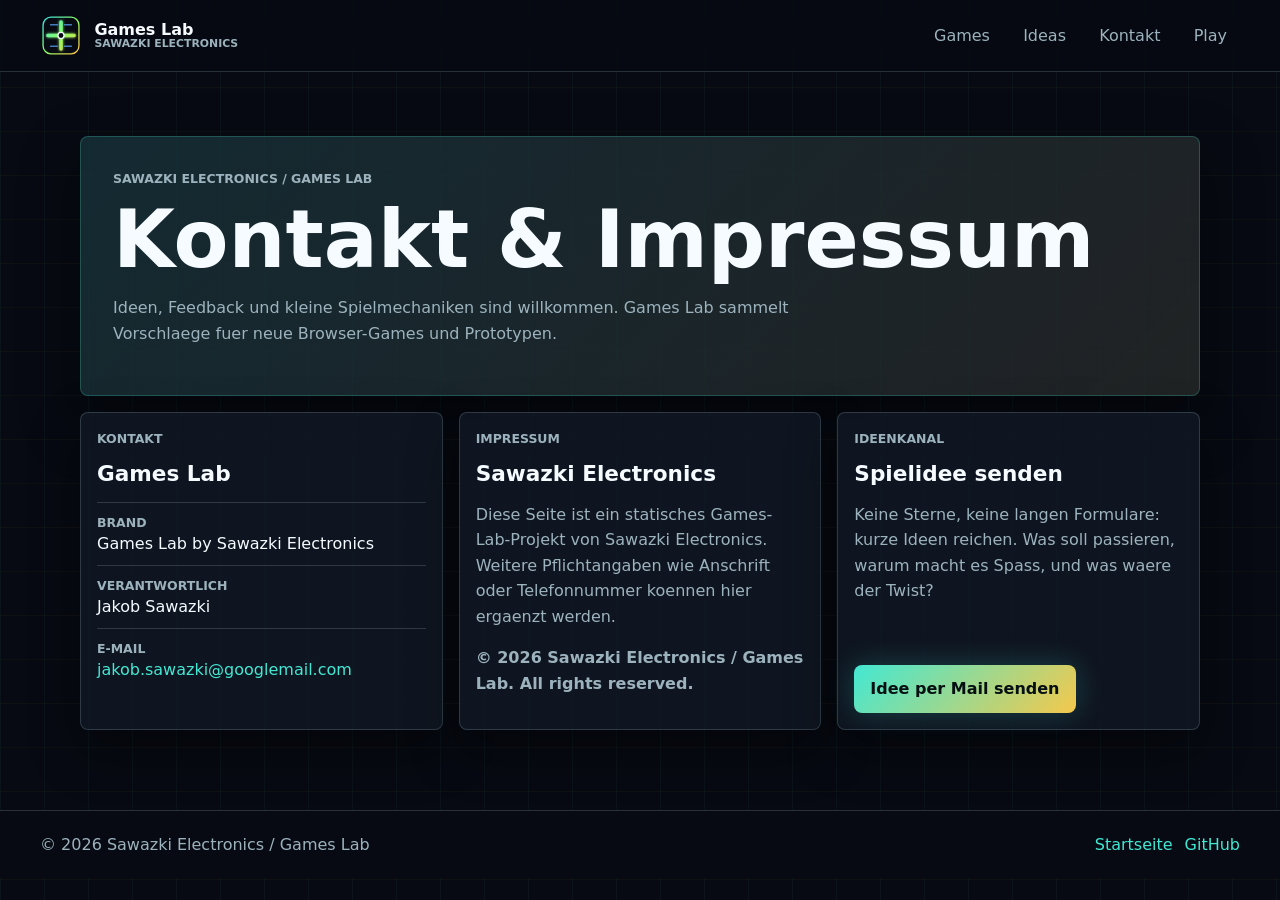
==== contact.html @ e7c5b51c "Brand Games Lab for Sawazki Electronics" ====
<!doctype html>
<html lang="de">
  <head>
    <meta charset="utf-8">
    <meta name="viewport" content="width=device-width, initial-scale=1">
    <meta name="theme-color" content="#070a12">
    <meta
      name="description"
      content="Kontakt, Impressum und Ideenkanal fuer Games Lab by Sawazki Electronics."
    >
    <title>Kontakt & Impressum | Games Lab</title>
    <link rel="icon" href="./assets/games-lab-mark.svg" type="image/svg+xml">
    <link rel="stylesheet" href="./styles.css">
  </head>
  <body>
    <div class="site-shell">
      <header class="site-header">
        <a class="brand" href="./index.html#top" aria-label="Games Lab home">
          <img src="./assets/games-lab-mark.svg" alt="" aria-hidden="true">
          <span>
            <strong>Games Lab</strong>
            <small>Sawazki Electronics</small>
          </span>
        </a>
        <nav class="site-nav" aria-label="Primary">
          <a href="./index.html#games">Games</a>
          <a href="./index.html#ideas">Ideas</a>
          <a href="./contact.html" aria-current="page">Kontakt</a>
          <a href="https://jakobsawazki.github.io/volt-runner/">Play</a>
        </nav>
      </header>

      <main class="contact-main">
        <section class="contact-hero" aria-labelledby="contactTitle">
          <p class="eyebrow">Sawazki Electronics / Games Lab</p>
          <h1 id="contactTitle">Kontakt & Impressum</h1>
          <p>
            Ideen, Feedback und kleine Spielmechaniken sind willkommen. Games Lab sammelt Vorschlaege fuer neue Browser-Games und Prototypen.
          </p>
        </section>

        <section class="contact-grid" aria-label="Kontakt und Impressum">
          <article>
            <p class="eyebrow">Kontakt</p>
            <h2>Games Lab</h2>
            <dl>
              <div>
                <dt>Brand</dt>
                <dd>Games Lab by Sawazki Electronics</dd>
              </div>
              <div>
                <dt>Verantwortlich</dt>
                <dd>Jakob Sawazki</dd>
              </div>
              <div>
                <dt>E-Mail</dt>
                <dd><a href="mailto:jakob.sawazki@googlemail.com">jakob.sawazki@googlemail.com</a></dd>
              </div>
            </dl>
          </article>

          <article>
            <p class="eyebrow">Impressum</p>
            <h2>Sawazki Electronics</h2>
            <p>
              Diese Seite ist ein statisches Games-Lab-Projekt von Sawazki Electronics. Weitere Pflichtangaben wie Anschrift oder Telefonnummer koennen hier ergaenzt werden.
            </p>
            <p class="copyright-line">&copy; 2026 Sawazki Electronics / Games Lab. All rights reserved.</p>
          </article>

          <article class="idea-card">
            <p class="eyebrow">Ideenkanal</p>
            <h2>Spielidee senden</h2>
            <p>
              Keine Sterne, keine langen Formulare: kurze Ideen reichen. Was soll passieren, warum macht es Spass, und was waere der Twist?
            </p>
            <a
              class="idea-link"
              href="mailto:jakob.sawazki@googlemail.com?subject=Games%20Lab%20Idea&body=Meine%20Idee%20fuer%20Games%20Lab%3A%0A%0ASpielidee%3A%0AMechanik%3A%0AWarum%20macht%20es%20Spass%3A"
            >
              Idee per Mail senden
            </a>
          </article>
        </section>
      </main>

      <footer class="site-footer">
        <span>&copy; 2026 Sawazki Electronics / Games Lab</span>
        <nav aria-label="Footer">
          <a href="./index.html#top">Startseite</a>
          <a href="https://github.com/JakobSawazki/mini-games">GitHub</a>
        </nav>
      </footer>
    </div>
  </body>
</html>
---- styles.css ----
:root {
  color-scheme: dark;
  --bg: #070a12;
  --panel: #111824;
  --panel-strong: #172232;
  --ink: #f5fbff;
  --muted: #9cb3bd;
  --line: rgba(195, 227, 234, 0.18);
  --cyan: #42e8d4;
  --lime: #8dff62;
  --sun: #f5c84b;
  --coral: #ff6d65;
  --violet: #9f8cff;
  --blue: #5da9ff;
  --shadow: rgba(0, 0, 0, 0.42);
}

* {
  box-sizing: border-box;
}

html {
  scroll-behavior: smooth;
}

body {
  min-height: 100%;
  margin: 0;
  font-family: "Segoe UI", system-ui, -apple-system, BlinkMacSystemFont, sans-serif;
  color: var(--ink);
  background:
    linear-gradient(90deg, rgba(66, 232, 212, 0.045) 1px, transparent 1px),
    linear-gradient(0deg, rgba(245, 200, 75, 0.035) 1px, transparent 1px),
    var(--bg);
  background-size: 44px 44px;
  letter-spacing: 0;
}

a {
  color: inherit;
  text-decoration: none;
}

button {
  font: inherit;
}

.site-shell {
  min-height: 100vh;
  overflow: hidden;
}

.site-header {
  position: fixed;
  z-index: 20;
  top: 0;
  left: 0;
  right: 0;
  min-height: 72px;
  display: flex;
  align-items: center;
  justify-content: space-between;
  gap: 1rem;
  padding: 0.9rem clamp(1rem, 4vw, 2.5rem);
  border-bottom: 1px solid var(--line);
  background: rgba(7, 10, 18, 0.82);
  backdrop-filter: blur(16px);
}

.brand {
  display: inline-flex;
  align-items: center;
  gap: 0.75rem;
  white-space: nowrap;
}

.brand img {
  width: 2.65rem;
  height: 2.65rem;
}

.brand span {
  display: grid;
  gap: 0.08rem;
}

.brand strong {
  font-size: 1rem;
  line-height: 1;
}

.brand small {
  color: var(--muted);
  font-size: 0.68rem;
  font-weight: 700;
  line-height: 1;
  text-transform: uppercase;
}

.site-nav {
  display: flex;
  align-items: center;
  justify-content: flex-end;
  gap: 0.45rem;
}

.site-nav a {
  min-height: 2.4rem;
  display: inline-flex;
  align-items: center;
  justify-content: center;
  padding: 0.45rem 0.75rem;
  border: 1px solid transparent;
  border-radius: 8px;
  color: var(--muted);
}

.site-nav a:hover {
  color: var(--ink);
  border-color: rgba(66, 232, 212, 0.28);
  background: rgba(17, 24, 36, 0.72);
}

.hero {
  min-height: 84svh;
  position: relative;
  display: grid;
  align-items: center;
  padding: 8rem clamp(1rem, 6vw, 4rem) 5rem;
  isolation: isolate;
  overflow: hidden;
  border-bottom: 1px solid var(--line);
  background:
    linear-gradient(135deg, rgba(7, 10, 18, 0.18), rgba(7, 10, 18, 0.84)),
    #070a12;
}

#heroCanvas {
  position: absolute;
  inset: 0;
  width: 100%;
  height: 100%;
  z-index: -1;
}

.hero-content {
  width: min(760px, 100%);
  position: relative;
  z-index: 1;
}

.hero-showcase {
  position: absolute;
  z-index: 0;
  right: clamp(0.5rem, 3vw, 4rem);
  top: 50%;
  width: min(43vw, 620px);
  max-height: 72%;
  object-fit: contain;
  opacity: 0.86;
  transform: translateY(-50%);
  filter: drop-shadow(0 32px 48px rgba(0, 0, 0, 0.38));
}

.eyebrow {
  margin: 0 0 0.75rem;
  color: var(--cyan);
  font-size: 0.78rem;
  font-weight: 800;
  text-transform: uppercase;
}

.hero h1 {
  max-width: 10ch;
  margin: 0;
  font-size: clamp(3.4rem, 10vw, 8.5rem);
  line-height: 0.9;
  letter-spacing: 0;
}

.hero-copy {
  width: min(580px, 100%);
  margin: 1.25rem 0 0;
  color: var(--muted);
  font-size: clamp(1.05rem, 2vw, 1.35rem);
  line-height: 1.55;
}

.hero-actions {
  display: flex;
  flex-wrap: wrap;
  gap: 0.75rem;
  margin-top: 2rem;
}

.primary-link,
.secondary-button,
.play-link {
  min-height: 3rem;
  display: inline-flex;
  align-items: center;
  justify-content: center;
  border-radius: 8px;
  cursor: pointer;
  transition: transform 140ms ease, border-color 140ms ease, background 140ms ease;
}

.primary-link {
  padding: 0.8rem 1.1rem;
  color: #061012;
  font-weight: 900;
  background: linear-gradient(135deg, var(--cyan), var(--sun));
  box-shadow: 0 0 28px rgba(66, 232, 212, 0.22);
}

.secondary-button {
  padding: 0.75rem 1rem;
  color: var(--ink);
  border: 1px solid rgba(245, 200, 75, 0.34);
  background: rgba(17, 24, 36, 0.72);
}

.primary-link:hover,
.secondary-button:hover,
.play-link:hover {
  transform: translateY(-1px);
}

.scroll-cue {
  position: absolute;
  left: 50%;
  bottom: 1.4rem;
  width: 2.4rem;
  height: 2.4rem;
  display: grid;
  place-items: center;
  border: 1px solid rgba(66, 232, 212, 0.35);
  border-radius: 999px;
  transform: translateX(-50%);
  background: rgba(7, 10, 18, 0.62);
}

.scroll-cue span {
  width: 0.55rem;
  height: 0.55rem;
  border-right: 2px solid var(--cyan);
  border-bottom: 2px solid var(--cyan);
  transform: rotate(45deg) translate(-1px, -1px);
}

.games-section,
.queue-section,
.ideas-section {
  padding: clamp(3rem, 7vw, 5rem) clamp(1rem, 5vw, 3rem);
}

.section-heading {
  width: min(1120px, 100%);
  margin: 0 auto 1.4rem;
}

.section-heading h2 {
  margin: 0;
  font-size: clamp(2rem, 5vw, 4rem);
  line-height: 1;
}

.game-grid {
  width: min(1120px, 100%);
  margin: 0 auto;
  display: grid;
  grid-template-columns: minmax(280px, 1.35fr) repeat(2, minmax(220px, 0.9fr));
  gap: 1rem;
}

.game-card {
  min-height: 28rem;
  display: grid;
  grid-template-rows: minmax(14rem, 1fr) auto;
  border: 1px solid var(--line);
  border-radius: 8px;
  overflow: hidden;
  background: rgba(17, 24, 36, 0.82);
  box-shadow: 0 24px 60px var(--shadow);
  transform-style: preserve-3d;
}

.game-card.is-live {
  min-height: 32rem;
}

.game-cover {
  position: relative;
  min-height: 15rem;
  display: block;
  overflow: hidden;
  background:
    linear-gradient(90deg, rgba(66, 232, 212, 0.1) 1px, transparent 1px),
    linear-gradient(0deg, rgba(245, 200, 75, 0.08) 1px, transparent 1px),
    #0b1820;
  background-size: 36px 36px;
}

.board-art {
  position: absolute;
  inset: 12%;
  border: 1px solid rgba(66, 232, 212, 0.35);
  border-radius: 8px;
  background: rgba(7, 20, 24, 0.76);
  box-shadow: inset 0 0 34px rgba(66, 232, 212, 0.08);
}

.trace,
.node,
.chip {
  position: absolute;
  display: block;
}

.trace {
  height: 0.62rem;
  border-radius: 999px;
  background: var(--cyan);
  box-shadow: 0 0 18px rgba(66, 232, 212, 0.8);
}

.trace-a {
  left: 12%;
  top: 52%;
  width: 44%;
}

.trace-b {
  left: 52%;
  top: 32%;
  width: 0.62rem;
  height: 33%;
}

.trace-c {
  left: 52%;
  top: 32%;
  width: 28%;
  background: var(--sun);
  box-shadow: 0 0 18px rgba(245, 200, 75, 0.8);
}

.node {
  width: 1.15rem;
  height: 1.15rem;
  border-radius: 50%;
  background: var(--lime);
  box-shadow: 0 0 22px rgba(141, 255, 98, 0.85);
}

.node-a {
  left: 10%;
  top: 49%;
}

.node-b {
  left: 76%;
  top: 29%;
}

.chip {
  right: 12%;
  bottom: 15%;
  width: 5.6rem;
  height: 4.2rem;
  border: 2px solid rgba(245, 251, 255, 0.24);
  border-radius: 8px;
  background: #202a32;
}

.chip::before,
.chip::after {
  content: "";
  position: absolute;
  left: -0.8rem;
  right: -0.8rem;
  height: 0.45rem;
  border-top: 2px solid rgba(245, 251, 255, 0.2);
  border-bottom: 2px solid rgba(245, 251, 255, 0.2);
}

.chip::before {
  top: 0.75rem;
}

.chip::after {
  bottom: 0.75rem;
}

.courier-art,
.kart-art {
  display: grid;
  place-items: center;
}

.courier-art span {
  width: 6rem;
  height: 6rem;
  border: 3px solid var(--blue);
  border-radius: 50%;
  position: relative;
  box-shadow: 0 0 28px rgba(93, 169, 255, 0.32);
}

.courier-art span::after {
  content: "";
  position: absolute;
  right: -2.1rem;
  top: 2.3rem;
  width: 2.8rem;
  height: 0.9rem;
  border-radius: 999px 8px 8px 999px;
  background: var(--coral);
  box-shadow: 0 0 18px rgba(255, 109, 101, 0.58);
}

.kart-art span {
  width: 7rem;
  height: 4rem;
  border-radius: 8px;
  position: relative;
  background: linear-gradient(135deg, var(--violet), var(--cyan));
  box-shadow: 0 0 26px rgba(159, 140, 255, 0.32);
}

.kart-art span::before,
.kart-art span::after {
  content: "";
  position: absolute;
  bottom: -0.8rem;
  width: 1.55rem;
  height: 1.55rem;
  border-radius: 50%;
  background: #05070d;
  border: 3px solid var(--sun);
}

.kart-art span::before {
  left: 0.8rem;
}

.kart-art span::after {
  right: 0.8rem;
}

.game-info {
  min-height: 13rem;
  display: flex;
  flex-direction: column;
  justify-content: space-between;
  gap: 1.2rem;
  padding: 1.1rem;
  border-top: 1px solid var(--line);
}

.game-status {
  margin: 0 0 0.35rem;
  color: var(--cyan);
  font-size: 0.76rem;
  font-weight: 800;
  text-transform: uppercase;
}

.game-info h3 {
  margin: 0;
  font-size: 1.55rem;
}

.game-info p:not(.game-status) {
  margin: 0.55rem 0 0;
  color: var(--muted);
  line-height: 1.5;
}

.play-link,
.soon-label {
  width: fit-content;
  padding: 0.7rem 0.85rem;
  border-radius: 8px;
  font-weight: 800;
}

.play-link {
  color: #061012;
  background: linear-gradient(135deg, var(--lime), var(--cyan));
}

.soon-label {
  color: var(--muted);
  border: 1px solid rgba(245, 251, 255, 0.14);
}

.queue-section {
  border-top: 1px solid var(--line);
  background: rgba(11, 15, 24, 0.72);
}

.queue-strip {
  width: min(1120px, 100%);
  margin: 0 auto;
  display: grid;
  grid-template-columns: repeat(4, minmax(0, 1fr));
  gap: 0.75rem;
}

.queue-strip span {
  min-height: 4.5rem;
  display: grid;
  place-items: center;
  padding: 0.8rem;
  border: 1px solid var(--line);
  border-radius: 8px;
  text-align: center;
  color: var(--muted);
  background: rgba(17, 24, 36, 0.82);
}

.future-panel,
.ideas-grid,
.contact-grid {
  width: min(1120px, 100%);
  margin: 1rem auto 0;
}

.future-panel {
  padding: 1rem;
  border: 1px solid rgba(66, 232, 212, 0.22);
  border-radius: 8px;
  background: rgba(7, 10, 18, 0.58);
}

.future-panel p {
  margin: 0;
  color: var(--muted);
  line-height: 1.6;
}

.ideas-section {
  border-top: 1px solid var(--line);
}

.ideas-grid,
.contact-grid {
  display: grid;
  grid-template-columns: repeat(3, minmax(0, 1fr));
  gap: 1rem;
}

.ideas-grid article,
.contact-grid article {
  min-height: 13rem;
  padding: 1rem;
  border: 1px solid var(--line);
  border-radius: 8px;
  background: rgba(17, 24, 36, 0.84);
  box-shadow: 0 20px 50px var(--shadow);
}

.ideas-grid h3,
.contact-grid h2 {
  margin: 0;
  font-size: 1.35rem;
}

.ideas-grid p,
.contact-grid p {
  color: var(--muted);
  line-height: 1.6;
}

.idea-link {
  width: fit-content;
  min-height: 3rem;
  display: inline-flex;
  align-items: center;
  justify-content: center;
  margin: 1rem auto 0;
  padding: 0.8rem 1rem;
  border-radius: 8px;
  color: #061012;
  font-weight: 900;
  background: linear-gradient(135deg, var(--cyan), var(--sun));
  box-shadow: 0 0 28px rgba(66, 232, 212, 0.22);
}

.ideas-section > .idea-link {
  display: flex;
}

.contact-main {
  padding: 8.5rem clamp(1rem, 5vw, 3rem) clamp(3rem, 7vw, 5rem);
}

.contact-hero {
  width: min(1120px, 100%);
  margin: 0 auto 1rem;
  padding: clamp(1.25rem, 4vw, 2rem);
  border: 1px solid rgba(66, 232, 212, 0.24);
  border-radius: 8px;
  background:
    linear-gradient(135deg, rgba(66, 232, 212, 0.1), rgba(245, 200, 75, 0.08)),
    rgba(17, 24, 36, 0.82);
  box-shadow: 0 24px 60px var(--shadow);
}

.contact-hero h1 {
  margin: 0;
  font-size: clamp(2.4rem, 7vw, 5rem);
  line-height: 0.98;
}

.contact-hero p {
  width: min(760px, 100%);
  color: var(--muted);
  line-height: 1.6;
}

.contact-grid {
  align-items: stretch;
}

.contact-grid dl {
  display: grid;
  gap: 0.75rem;
  margin: 1rem 0 0;
}

.contact-grid dl div {
  padding-top: 0.75rem;
  border-top: 1px solid var(--line);
}

.contact-grid dt {
  color: var(--muted);
  font-size: 0.78rem;
  font-weight: 800;
  text-transform: uppercase;
}

.contact-grid dd {
  margin: 0.25rem 0 0;
}

.contact-grid a {
  color: var(--cyan);
}

.contact-grid .idea-link {
  color: #061012;
}

.idea-card {
  display: flex;
  flex-direction: column;
}

.idea-card .idea-link {
  margin: auto 0 0;
}

.copyright-line {
  color: var(--sun);
  font-weight: 800;
}

.site-footer {
  min-height: 68px;
  display: flex;
  align-items: center;
  justify-content: space-between;
  gap: 1rem;
  padding: 1rem clamp(1rem, 4vw, 2.5rem);
  color: var(--muted);
  border-top: 1px solid var(--line);
  background: #070a12;
}

.site-footer a {
  color: var(--cyan);
}

.site-footer nav {
  display: flex;
  flex-wrap: wrap;
  justify-content: flex-end;
  gap: 0.75rem;
}

@media (max-width: 940px) {
  .game-grid {
    grid-template-columns: 1fr;
  }

  .game-card,
  .game-card.is-live {
    min-height: 26rem;
  }

  .queue-strip {
    grid-template-columns: repeat(2, minmax(0, 1fr));
  }

  .hero-showcase {
    right: -14rem;
    width: 690px;
    opacity: 0.34;
  }

  .ideas-grid,
  .contact-grid {
    grid-template-columns: 1fr;
  }
}

@media (max-width: 640px) {
  .site-header {
    position: absolute;
    align-items: flex-start;
    flex-direction: column;
  }

  .site-nav {
    width: 100%;
    justify-content: stretch;
  }

  .site-nav a {
    flex: 1;
  }

  .hero {
    min-height: 78svh;
    padding-top: 9.5rem;
    padding-bottom: 4rem;
  }

  .hero h1 {
    font-size: clamp(3rem, 18vw, 5rem);
  }

  .hero-showcase {
    right: -15rem;
    top: 48%;
    width: 580px;
    opacity: 0.23;
  }

  .primary-link,
  .secondary-button {
    width: 100%;
  }

  .game-info {
    min-height: 11rem;
  }

  .queue-strip {
    grid-template-columns: 1fr;
  }

  .site-footer {
    align-items: flex-start;
    flex-direction: column;
  }

  .site-footer nav {
    justify-content: flex-start;
  }

  .contact-main {
    padding-top: 10rem;
  }
}
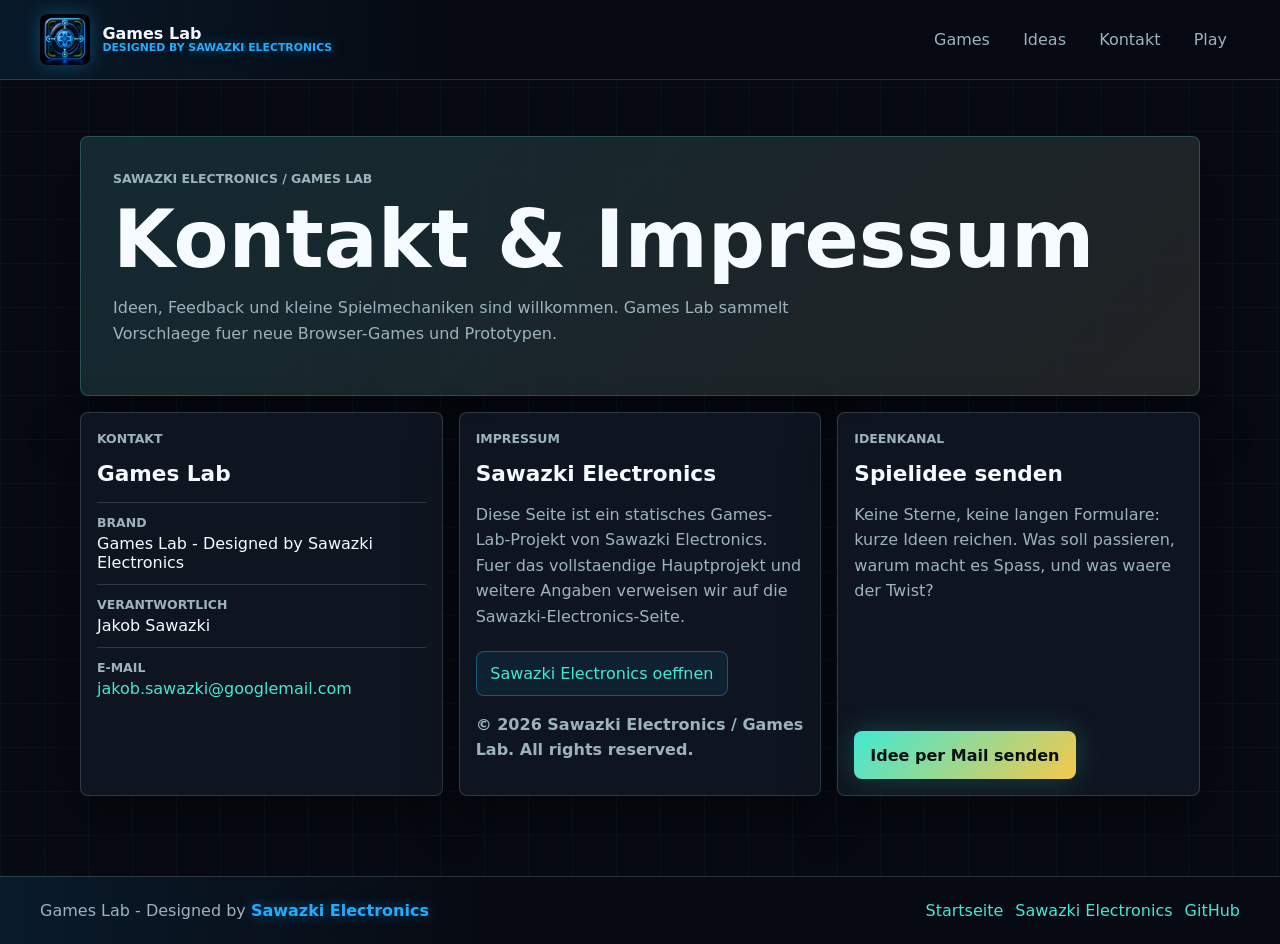
==== commit 6222089c: "Use raster brand and game artwork" ====
--- a/contact.html
+++ b/contact.html
@@ -9,17 +9,17 @@
       content="Kontakt, Impressum und Ideenkanal fuer Games Lab by Sawazki Electronics."
     >
     <title>Kontakt & Impressum | Games Lab</title>
-    <link rel="icon" href="./assets/games-lab-mark.svg" type="image/svg+xml">
+    <link rel="icon" href="./assets/games-lab-logo.png" type="image/png">
     <link rel="stylesheet" href="./styles.css">
   </head>
   <body>
     <div class="site-shell">
       <header class="site-header">
         <a class="brand" href="./index.html#top" aria-label="Games Lab home">
-          <img src="./assets/games-lab-mark.svg" alt="" aria-hidden="true">
+          <img src="./assets/games-lab-logo.png" alt="" aria-hidden="true">
           <span>
             <strong>Games Lab</strong>
-            <small>Sawazki Electronics</small>
+            <small>Designed by <b>Sawazki Electronics</b></small>
           </span>
         </a>
         <nav class="site-nav" aria-label="Primary">
@@ -46,7 +46,7 @@
             <dl>
               <div>
                 <dt>Brand</dt>
-                <dd>Games Lab by Sawazki Electronics</dd>
+                <dd>Games Lab - Designed by Sawazki Electronics</dd>
               </div>
               <div>
                 <dt>Verantwortlich</dt>
@@ -63,8 +63,9 @@
             <p class="eyebrow">Impressum</p>
             <h2>Sawazki Electronics</h2>
             <p>
-              Diese Seite ist ein statisches Games-Lab-Projekt von Sawazki Electronics. Weitere Pflichtangaben wie Anschrift oder Telefonnummer koennen hier ergaenzt werden.
+              Diese Seite ist ein statisches Games-Lab-Projekt von Sawazki Electronics. Fuer das vollstaendige Hauptprojekt und weitere Angaben verweisen wir auf die Sawazki-Electronics-Seite.
             </p>
+            <a class="external-link" href="https://jakobsawazki.github.io/sawazki-electronics/">Sawazki Electronics oeffnen</a>
             <p class="copyright-line">&copy; 2026 Sawazki Electronics / Games Lab. All rights reserved.</p>
           </article>
 
@@ -85,9 +86,10 @@
       </main>
 
       <footer class="site-footer">
-        <span>&copy; 2026 Sawazki Electronics / Games Lab</span>
+        <span class="footer-brand">Games Lab - Designed by <b>Sawazki Electronics</b></span>
         <nav aria-label="Footer">
           <a href="./index.html#top">Startseite</a>
+          <a href="https://jakobsawazki.github.io/sawazki-electronics/">Sawazki Electronics</a>
           <a href="https://github.com/JakobSawazki/mini-games">GitHub</a>
         </nav>
       </footer>
--- a/styles.css
+++ b/styles.css
@@ -6,6 +6,7 @@
   --ink: #f5fbff;
   --muted: #9cb3bd;
   --line: rgba(195, 227, 234, 0.18);
+  --electric: #1faeff;
   --cyan: #42e8d4;
   --lime: #8dff62;
   --sun: #f5c84b;
@@ -63,7 +64,9 @@
   gap: 1rem;
   padding: 0.9rem clamp(1rem, 4vw, 2.5rem);
   border-bottom: 1px solid var(--line);
-  background: rgba(7, 10, 18, 0.82);
+  background:
+    linear-gradient(90deg, rgba(31, 174, 255, 0.1), transparent 36%),
+    rgba(7, 10, 18, 0.88);
   backdrop-filter: blur(16px);
 }
 
@@ -75,8 +78,11 @@
 }
 
 .brand img {
-  width: 2.65rem;
-  height: 2.65rem;
+  width: 3.15rem;
+  height: 3.15rem;
+  border-radius: 8px;
+  object-fit: cover;
+  box-shadow: 0 0 18px rgba(31, 174, 255, 0.34);
 }
 
 .brand span {
@@ -90,11 +96,17 @@
 }
 
 .brand small {
-  color: var(--muted);
+  color: var(--electric);
   font-size: 0.68rem;
   font-weight: 700;
   line-height: 1;
   text-transform: uppercase;
+}
+
+.brand small b,
+.footer-brand b {
+  color: var(--electric);
+  text-shadow: 0 0 14px rgba(31, 174, 255, 0.48);
 }
 
 .site-nav {
@@ -131,7 +143,8 @@
   overflow: hidden;
   border-bottom: 1px solid var(--line);
   background:
-    linear-gradient(135deg, rgba(7, 10, 18, 0.18), rgba(7, 10, 18, 0.84)),
+    linear-gradient(90deg, rgba(7, 10, 18, 0.72), rgba(7, 10, 18, 0.34), rgba(7, 10, 18, 0.82)),
+    linear-gradient(135deg, rgba(31, 174, 255, 0.12), rgba(7, 10, 18, 0.86)),
     #070a12;
 }
 
@@ -152,14 +165,19 @@
 .hero-showcase {
   position: absolute;
   z-index: 0;
-  right: clamp(0.5rem, 3vw, 4rem);
+  right: clamp(1rem, 4vw, 5rem);
   top: 50%;
-  width: min(43vw, 620px);
-  max-height: 72%;
-  object-fit: contain;
-  opacity: 0.86;
+  width: min(46vw, 720px);
+  aspect-ratio: 16 / 9;
+  object-fit: cover;
+  border: 1px solid rgba(31, 174, 255, 0.38);
+  border-radius: 8px;
+  opacity: 0.92;
   transform: translateY(-50%);
-  filter: drop-shadow(0 32px 48px rgba(0, 0, 0, 0.38));
+  box-shadow:
+    0 0 0 1px rgba(66, 232, 212, 0.14),
+    0 0 42px rgba(31, 174, 255, 0.2),
+    0 34px 70px rgba(0, 0, 0, 0.44);
 }
 
 .eyebrow {
@@ -176,6 +194,7 @@
   font-size: clamp(3.4rem, 10vw, 8.5rem);
   line-height: 0.9;
   letter-spacing: 0;
+  text-shadow: 0 0 28px rgba(31, 174, 255, 0.22);
 }
 
 .hero-copy {
@@ -280,8 +299,12 @@
   border: 1px solid var(--line);
   border-radius: 8px;
   overflow: hidden;
-  background: rgba(17, 24, 36, 0.82);
-  box-shadow: 0 24px 60px var(--shadow);
+  background:
+    linear-gradient(180deg, rgba(31, 174, 255, 0.08), rgba(17, 24, 36, 0.82)),
+    rgba(17, 24, 36, 0.82);
+  box-shadow:
+    0 24px 60px var(--shadow),
+    inset 0 0 0 1px rgba(31, 174, 255, 0.05);
   transform-style: preserve-3d;
 }
 
@@ -294,158 +317,31 @@
   min-height: 15rem;
   display: block;
   overflow: hidden;
-  background:
-    linear-gradient(90deg, rgba(66, 232, 212, 0.1) 1px, transparent 1px),
-    linear-gradient(0deg, rgba(245, 200, 75, 0.08) 1px, transparent 1px),
-    #0b1820;
-  background-size: 36px 36px;
-}
-
-.board-art {
-  position: absolute;
-  inset: 12%;
-  border: 1px solid rgba(66, 232, 212, 0.35);
-  border-radius: 8px;
-  background: rgba(7, 20, 24, 0.76);
-  box-shadow: inset 0 0 34px rgba(66, 232, 212, 0.08);
-}
-
-.trace,
-.node,
-.chip {
-  position: absolute;
+  background: #0b1820;
+}
+
+.game-cover img {
+  width: 100%;
+  height: 100%;
+  min-height: inherit;
   display: block;
-}
-
-.trace {
-  height: 0.62rem;
-  border-radius: 999px;
-  background: var(--cyan);
-  box-shadow: 0 0 18px rgba(66, 232, 212, 0.8);
-}
-
-.trace-a {
-  left: 12%;
-  top: 52%;
-  width: 44%;
-}
-
-.trace-b {
-  left: 52%;
-  top: 32%;
-  width: 0.62rem;
-  height: 33%;
-}
-
-.trace-c {
-  left: 52%;
-  top: 32%;
-  width: 28%;
-  background: var(--sun);
-  box-shadow: 0 0 18px rgba(245, 200, 75, 0.8);
-}
-
-.node {
-  width: 1.15rem;
-  height: 1.15rem;
-  border-radius: 50%;
-  background: var(--lime);
-  box-shadow: 0 0 22px rgba(141, 255, 98, 0.85);
-}
-
-.node-a {
-  left: 10%;
-  top: 49%;
-}
-
-.node-b {
-  left: 76%;
-  top: 29%;
-}
-
-.chip {
-  right: 12%;
-  bottom: 15%;
-  width: 5.6rem;
-  height: 4.2rem;
-  border: 2px solid rgba(245, 251, 255, 0.24);
-  border-radius: 8px;
-  background: #202a32;
-}
-
-.chip::before,
-.chip::after {
+  object-fit: cover;
+  transition: transform 260ms ease, filter 260ms ease;
+}
+
+.game-card:hover .game-cover img {
+  transform: scale(1.035);
+  filter: saturate(1.14) brightness(1.05);
+}
+
+.game-cover::after {
   content: "";
   position: absolute;
-  left: -0.8rem;
-  right: -0.8rem;
-  height: 0.45rem;
-  border-top: 2px solid rgba(245, 251, 255, 0.2);
-  border-bottom: 2px solid rgba(245, 251, 255, 0.2);
-}
-
-.chip::before {
-  top: 0.75rem;
-}
-
-.chip::after {
-  bottom: 0.75rem;
-}
-
-.courier-art,
-.kart-art {
-  display: grid;
-  place-items: center;
-}
-
-.courier-art span {
-  width: 6rem;
-  height: 6rem;
-  border: 3px solid var(--blue);
-  border-radius: 50%;
-  position: relative;
-  box-shadow: 0 0 28px rgba(93, 169, 255, 0.32);
-}
-
-.courier-art span::after {
-  content: "";
-  position: absolute;
-  right: -2.1rem;
-  top: 2.3rem;
-  width: 2.8rem;
-  height: 0.9rem;
-  border-radius: 999px 8px 8px 999px;
-  background: var(--coral);
-  box-shadow: 0 0 18px rgba(255, 109, 101, 0.58);
-}
-
-.kart-art span {
-  width: 7rem;
-  height: 4rem;
-  border-radius: 8px;
-  position: relative;
-  background: linear-gradient(135deg, var(--violet), var(--cyan));
-  box-shadow: 0 0 26px rgba(159, 140, 255, 0.32);
-}
-
-.kart-art span::before,
-.kart-art span::after {
-  content: "";
-  position: absolute;
-  bottom: -0.8rem;
-  width: 1.55rem;
-  height: 1.55rem;
-  border-radius: 50%;
-  background: #05070d;
-  border: 3px solid var(--sun);
-}
-
-.kart-art span::before {
-  left: 0.8rem;
-}
-
-.kart-art span::after {
-  right: 0.8rem;
+  inset: 0;
+  pointer-events: none;
+  background:
+    linear-gradient(180deg, transparent 44%, rgba(7, 10, 18, 0.68)),
+    linear-gradient(90deg, rgba(31, 174, 255, 0.08), transparent 44%);
 }
 
 .game-info {
@@ -654,6 +550,20 @@
   color: #061012;
 }
 
+.external-link {
+  width: fit-content;
+  min-height: 2.8rem;
+  display: inline-flex;
+  align-items: center;
+  justify-content: center;
+  margin-top: 0.35rem;
+  padding: 0.65rem 0.85rem;
+  border: 1px solid rgba(31, 174, 255, 0.38);
+  border-radius: 8px;
+  color: var(--electric);
+  background: rgba(31, 174, 255, 0.08);
+}
+
 .idea-card {
   display: flex;
   flex-direction: column;
@@ -677,11 +587,17 @@
   padding: 1rem clamp(1rem, 4vw, 2.5rem);
   color: var(--muted);
   border-top: 1px solid var(--line);
-  background: #070a12;
+  background:
+    linear-gradient(90deg, rgba(31, 174, 255, 0.1), transparent 38%),
+    #070a12;
 }
 
 .site-footer a {
   color: var(--cyan);
+}
+
+.footer-brand {
+  color: var(--muted);
 }
 
 .site-footer nav {
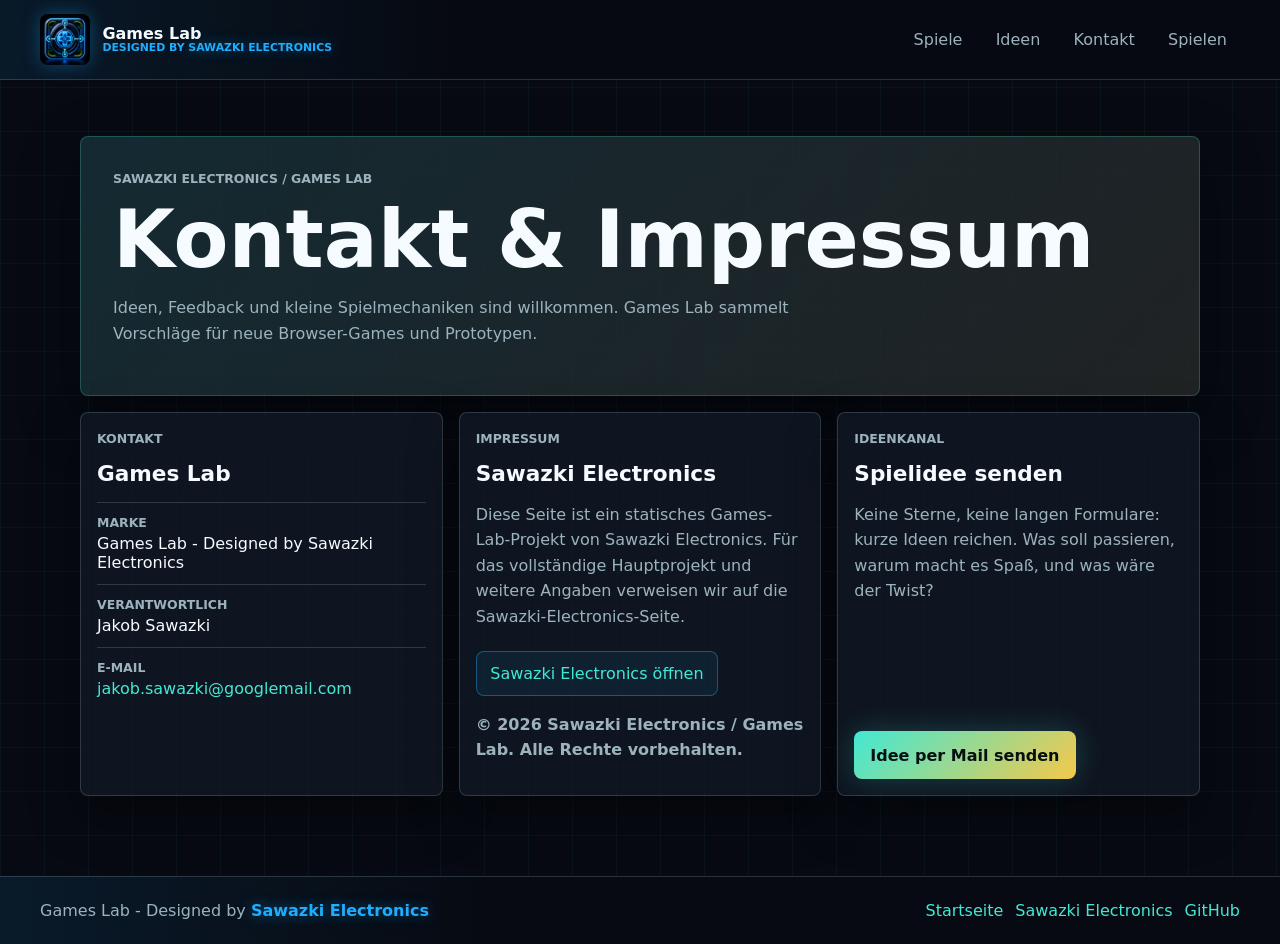
==== commit 2fd9d37f: "Localize Games Lab copy" ====
--- a/contact.html
+++ b/contact.html
@@ -6,7 +6,7 @@
     <meta name="theme-color" content="#070a12">
     <meta
       name="description"
-      content="Kontakt, Impressum und Ideenkanal fuer Games Lab by Sawazki Electronics."
+      content="Kontakt, Impressum und Ideenkanal für Games Lab von Sawazki Electronics."
     >
     <title>Kontakt & Impressum | Games Lab</title>
     <link rel="icon" href="./assets/games-lab-logo.png" type="image/png">
@@ -15,18 +15,18 @@
   <body>
     <div class="site-shell">
       <header class="site-header">
-        <a class="brand" href="./index.html#top" aria-label="Games Lab home">
+        <a class="brand" href="./index.html#top" aria-label="Games Lab Startseite">
           <img src="./assets/games-lab-logo.png" alt="" aria-hidden="true">
           <span>
             <strong>Games Lab</strong>
             <small>Designed by <b>Sawazki Electronics</b></small>
           </span>
         </a>
-        <nav class="site-nav" aria-label="Primary">
-          <a href="./index.html#games">Games</a>
-          <a href="./index.html#ideas">Ideas</a>
+        <nav class="site-nav" aria-label="Hauptnavigation">
+          <a href="./index.html#games">Spiele</a>
+          <a href="./index.html#ideas">Ideen</a>
           <a href="./contact.html" aria-current="page">Kontakt</a>
-          <a href="https://jakobsawazki.github.io/volt-runner/">Play</a>
+          <a href="https://jakobsawazki.github.io/volt-runner/">Spielen</a>
         </nav>
       </header>
 
@@ -35,7 +35,7 @@
           <p class="eyebrow">Sawazki Electronics / Games Lab</p>
           <h1 id="contactTitle">Kontakt & Impressum</h1>
           <p>
-            Ideen, Feedback und kleine Spielmechaniken sind willkommen. Games Lab sammelt Vorschlaege fuer neue Browser-Games und Prototypen.
+            Ideen, Feedback und kleine Spielmechaniken sind willkommen. Games Lab sammelt Vorschläge für neue Browser-Games und Prototypen.
           </p>
         </section>
 
@@ -45,7 +45,7 @@
             <h2>Games Lab</h2>
             <dl>
               <div>
-                <dt>Brand</dt>
+                <dt>Marke</dt>
                 <dd>Games Lab - Designed by Sawazki Electronics</dd>
               </div>
               <div>
@@ -63,21 +63,21 @@
             <p class="eyebrow">Impressum</p>
             <h2>Sawazki Electronics</h2>
             <p>
-              Diese Seite ist ein statisches Games-Lab-Projekt von Sawazki Electronics. Fuer das vollstaendige Hauptprojekt und weitere Angaben verweisen wir auf die Sawazki-Electronics-Seite.
+              Diese Seite ist ein statisches Games-Lab-Projekt von Sawazki Electronics. Für das vollständige Hauptprojekt und weitere Angaben verweisen wir auf die Sawazki-Electronics-Seite.
             </p>
-            <a class="external-link" href="https://jakobsawazki.github.io/sawazki-electronics/">Sawazki Electronics oeffnen</a>
-            <p class="copyright-line">&copy; 2026 Sawazki Electronics / Games Lab. All rights reserved.</p>
+            <a class="external-link" href="https://jakobsawazki.github.io/sawazki-electronics/">Sawazki Electronics öffnen</a>
+            <p class="copyright-line">&copy; 2026 Sawazki Electronics / Games Lab. Alle Rechte vorbehalten.</p>
           </article>
 
           <article class="idea-card">
             <p class="eyebrow">Ideenkanal</p>
             <h2>Spielidee senden</h2>
             <p>
-              Keine Sterne, keine langen Formulare: kurze Ideen reichen. Was soll passieren, warum macht es Spass, und was waere der Twist?
+              Keine Sterne, keine langen Formulare: kurze Ideen reichen. Was soll passieren, warum macht es Spaß, und was wäre der Twist?
             </p>
             <a
               class="idea-link"
-              href="mailto:jakob.sawazki@googlemail.com?subject=Games%20Lab%20Idea&body=Meine%20Idee%20fuer%20Games%20Lab%3A%0A%0ASpielidee%3A%0AMechanik%3A%0AWarum%20macht%20es%20Spass%3A"
+              href="mailto:jakob.sawazki@googlemail.com?subject=Games%20Lab%20Idee&body=Meine%20Idee%20f%C3%BCr%20Games%20Lab%3A%0A%0ASpielidee%3A%0AMechanik%3A%0AWarum%20macht%20es%20Spa%C3%9F%3A"
             >
               Idee per Mail senden
             </a>
@@ -87,7 +87,7 @@
 
       <footer class="site-footer">
         <span class="footer-brand">Games Lab - Designed by <b>Sawazki Electronics</b></span>
-        <nav aria-label="Footer">
+        <nav aria-label="Fußnavigation">
           <a href="./index.html#top">Startseite</a>
           <a href="https://jakobsawazki.github.io/sawazki-electronics/">Sawazki Electronics</a>
           <a href="https://github.com/JakobSawazki/mini-games">GitHub</a>
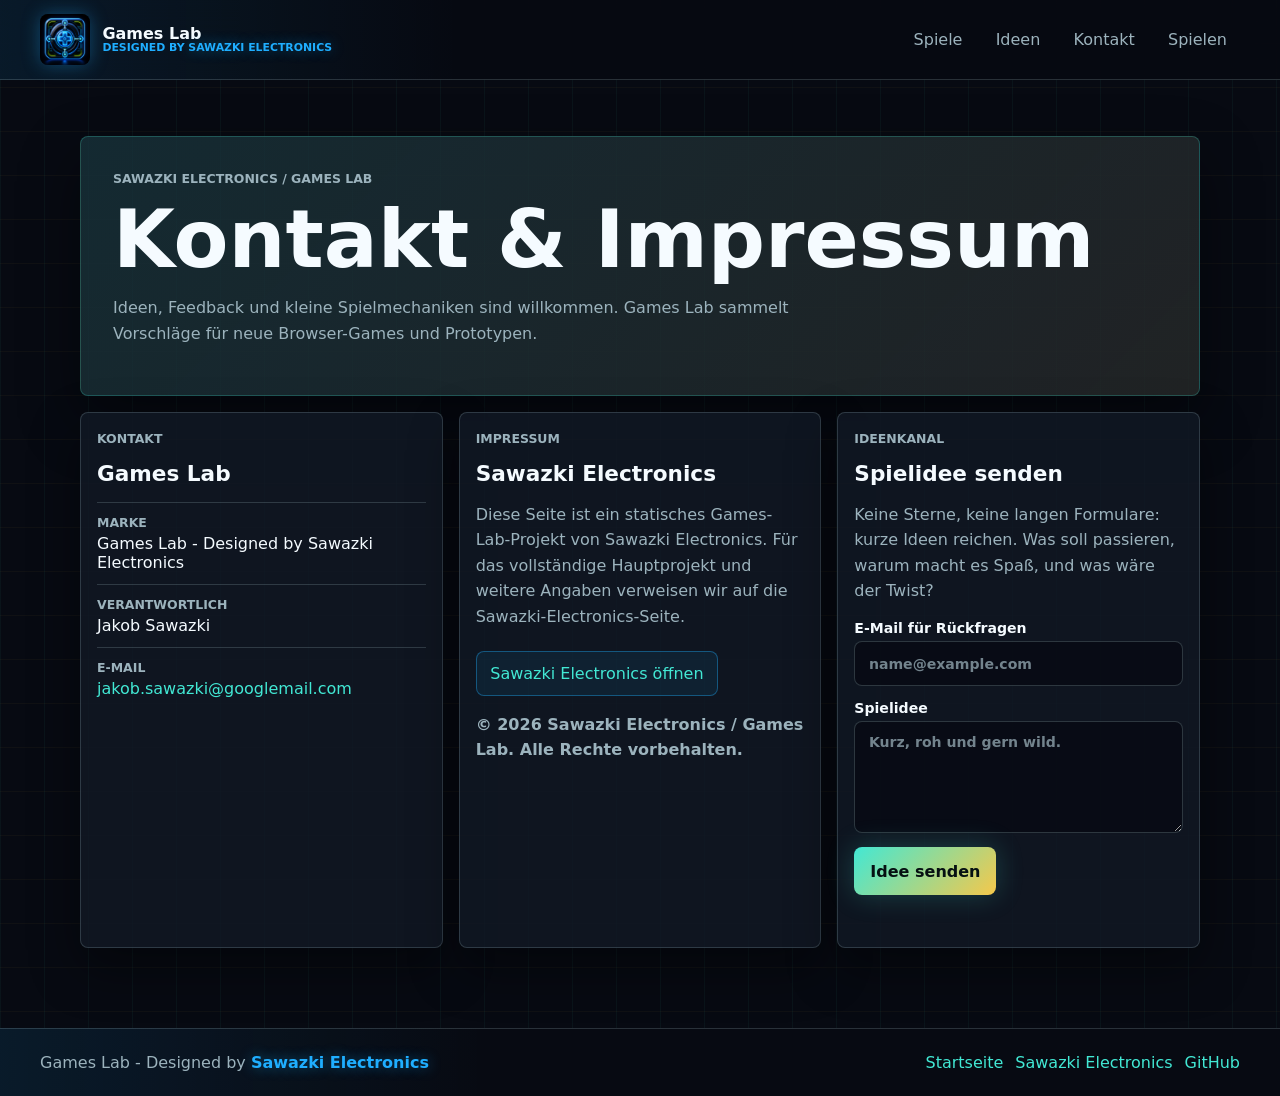
==== commit 3b870c95: "Add direct idea submissions and documentation" ====
--- a/contact.html
+++ b/contact.html
@@ -75,12 +75,29 @@
             <p>
               Keine Sterne, keine langen Formulare: kurze Ideen reichen. Was soll passieren, warum macht es Spaß, und was wäre der Twist?
             </p>
-            <a
-              class="idea-link"
-              href="mailto:jakob.sawazki@googlemail.com?subject=Games%20Lab%20Idee&body=Meine%20Idee%20f%C3%BCr%20Games%20Lab%3A%0A%0ASpielidee%3A%0AMechanik%3A%0AWarum%20macht%20es%20Spa%C3%9F%3A"
+            <form
+              class="idea-form compact"
+              data-idea-form
+              action="https://formsubmit.co/ajax/jakob.sawazki@googlemail.com"
+              method="POST"
             >
-              Idee per Mail senden
-            </a>
+              <input type="hidden" name="_subject" value="Neue Games Lab Idee">
+              <input type="hidden" name="_template" value="table">
+              <input type="hidden" name="_captcha" value="false">
+              <input type="hidden" name="Quelle" value="Games Lab Kontaktseite">
+              <input class="honey-field" type="text" name="_honey" tabindex="-1" autocomplete="off" aria-hidden="true">
+
+              <label>
+                E-Mail für Rückfragen
+                <input type="email" name="email" autocomplete="email" placeholder="name@example.com" required>
+              </label>
+              <label>
+                Spielidee
+                <textarea name="Spielidee" rows="5" placeholder="Kurz, roh und gern wild." required minlength="10"></textarea>
+              </label>
+              <button class="idea-submit-button" type="submit">Idee senden</button>
+              <p class="form-status" data-form-status role="status" aria-live="polite"></p>
+            </form>
           </article>
         </section>
       </main>
@@ -94,5 +111,6 @@
         </nav>
       </footer>
     </div>
+    <script src="./main.js"></script>
   </body>
 </html>
--- a/styles.css
+++ b/styles.css
@@ -488,6 +488,127 @@
   display: flex;
 }
 
+.idea-submit-panel {
+  width: min(760px, 100%);
+  margin: 1.25rem auto 0;
+  padding: 1rem;
+  border: 1px solid rgba(66, 232, 212, 0.24);
+  border-radius: 8px;
+  background:
+    linear-gradient(135deg, rgba(31, 174, 255, 0.1), rgba(66, 232, 212, 0.06)),
+    rgba(17, 24, 36, 0.88);
+  box-shadow: 0 24px 60px var(--shadow);
+}
+
+.idea-form {
+  display: grid;
+  gap: 0.85rem;
+}
+
+.idea-form.compact {
+  margin-top: auto;
+}
+
+.form-row {
+  display: grid;
+  grid-template-columns: repeat(2, minmax(0, 1fr));
+  gap: 0.75rem;
+}
+
+.idea-form label {
+  display: grid;
+  gap: 0.35rem;
+  color: var(--ink);
+  font-size: 0.88rem;
+  font-weight: 800;
+}
+
+.idea-form input,
+.idea-form textarea {
+  width: 100%;
+  min-height: 2.8rem;
+  padding: 0.75rem 0.85rem;
+  border: 1px solid rgba(195, 227, 234, 0.2);
+  border-radius: 8px;
+  color: var(--ink);
+  background: rgba(7, 10, 18, 0.78);
+  font: inherit;
+  outline: none;
+}
+
+.idea-form textarea {
+  min-height: 7rem;
+  resize: vertical;
+}
+
+.idea-form input:focus,
+.idea-form textarea:focus {
+  border-color: rgba(66, 232, 212, 0.74);
+  box-shadow: 0 0 0 3px rgba(66, 232, 212, 0.12);
+}
+
+.idea-form ::placeholder {
+  color: rgba(156, 179, 189, 0.72);
+}
+
+.honey-field {
+  position: absolute;
+  left: -100vw;
+  width: 1px;
+  height: 1px;
+  opacity: 0;
+}
+
+.form-footnote {
+  margin: 0;
+  color: var(--muted);
+  font-size: 0.9rem;
+  line-height: 1.5;
+}
+
+.idea-submit-button {
+  width: fit-content;
+  min-height: 3rem;
+  display: inline-flex;
+  align-items: center;
+  justify-content: center;
+  padding: 0.8rem 1rem;
+  border: 0;
+  border-radius: 8px;
+  color: #061012;
+  font: inherit;
+  font-weight: 900;
+  cursor: pointer;
+  background: linear-gradient(135deg, var(--cyan), var(--sun));
+  box-shadow: 0 0 28px rgba(66, 232, 212, 0.22);
+  transition: opacity 140ms ease, transform 140ms ease;
+}
+
+.idea-submit-button:hover {
+  transform: translateY(-1px);
+}
+
+.idea-submit-button:disabled {
+  cursor: wait;
+  opacity: 0.62;
+  transform: none;
+}
+
+.form-status {
+  min-height: 1.4rem;
+  margin: 0;
+  color: var(--muted);
+  line-height: 1.45;
+}
+
+.form-status.is-success {
+  color: var(--lime);
+}
+
+.form-status.is-error {
+  color: var(--coral);
+}
+
 .contact-main {
   padding: 8.5rem clamp(1rem, 5vw, 3rem) clamp(3rem, 7vw, 5rem);
 }
@@ -569,10 +690,6 @@
   flex-direction: column;
 }
 
-.idea-card .idea-link {
-  margin: auto 0 0;
-}
-
 .copyright-line {
   color: var(--sun);
   font-weight: 800;
@@ -679,6 +796,10 @@
     grid-template-columns: 1fr;
   }
 
+  .form-row {
+    grid-template-columns: 1fr;
+  }
+
   .site-footer {
     align-items: flex-start;
     flex-direction: column;
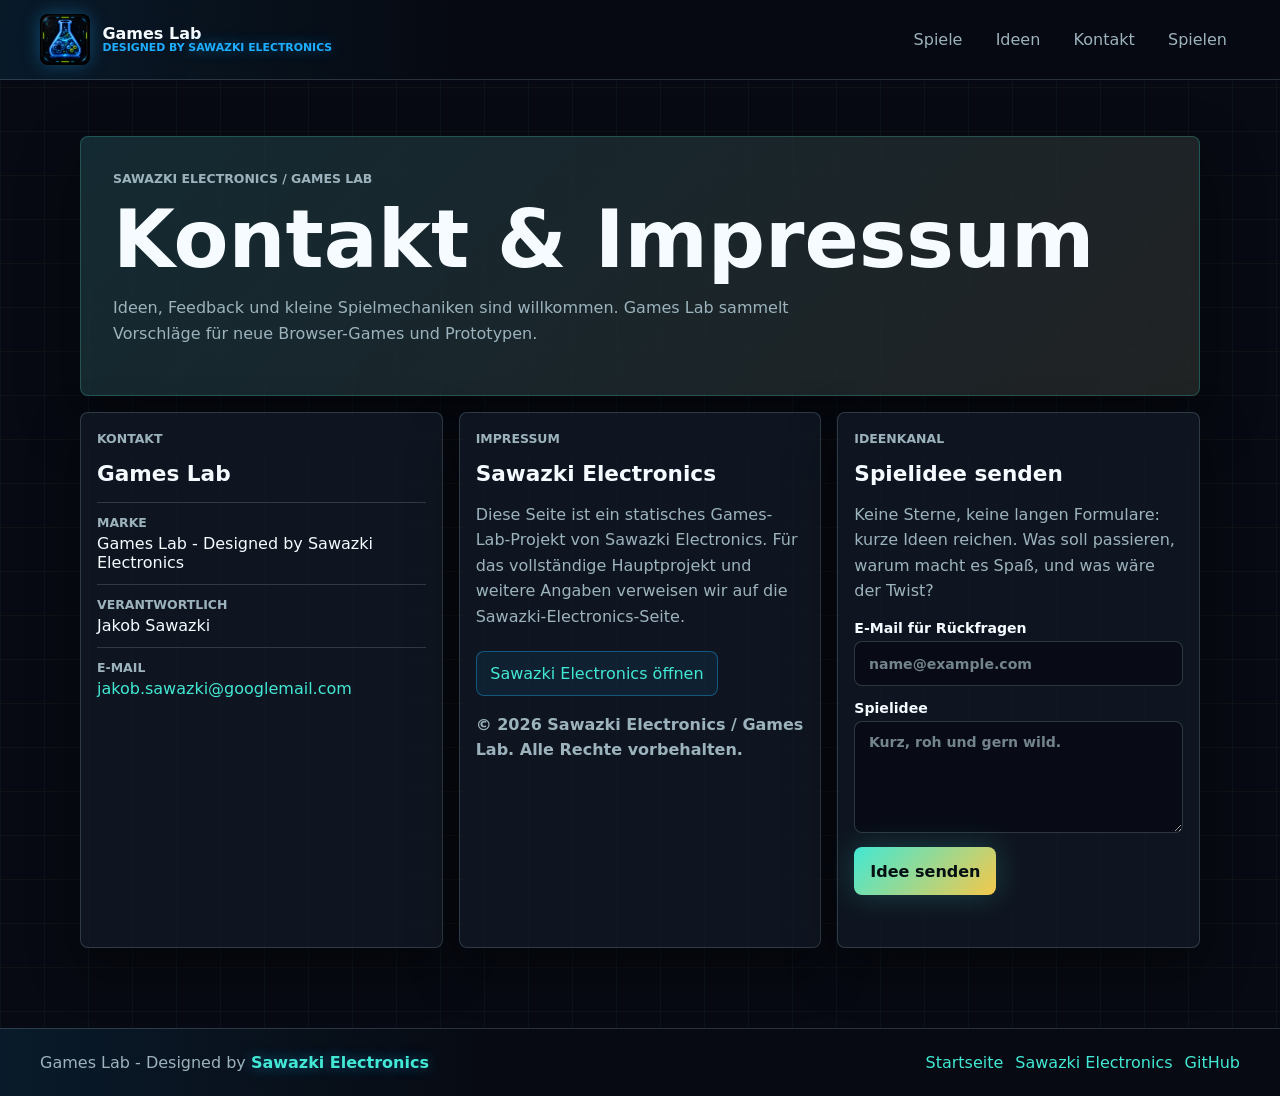
==== commit 41e2fc4d: "Link footer brand to Sawazki Electronics" ====
--- a/contact.html
+++ b/contact.html
@@ -103,7 +103,10 @@
       </main>
 
       <footer class="site-footer">
-        <span class="footer-brand">Games Lab - Designed by <b>Sawazki Electronics</b></span>
+        <span class="footer-brand">
+          Games Lab - Designed by
+          <a href="https://jakobsawazki.github.io/sawazki-electronics/">Sawazki Electronics</a>
+        </span>
         <nav aria-label="Fußnavigation">
           <a href="./index.html#top">Startseite</a>
           <a href="https://jakobsawazki.github.io/sawazki-electronics/">Sawazki Electronics</a>
--- a/styles.css
+++ b/styles.css
@@ -104,9 +104,18 @@
 }
 
 .brand small b,
-.footer-brand b {
+.footer-brand a {
   color: var(--electric);
   text-shadow: 0 0 14px rgba(31, 174, 255, 0.48);
+}
+
+.footer-brand a {
+  font-weight: 800;
+  text-decoration: none;
+}
+
+.footer-brand a:hover {
+  color: var(--cyan);
 }
 
 .site-nav {
@@ -288,7 +297,7 @@
   width: min(1120px, 100%);
   margin: 0 auto;
   display: grid;
-  grid-template-columns: minmax(280px, 1.35fr) repeat(2, minmax(220px, 0.9fr));
+  grid-template-columns: repeat(4, minmax(210px, 1fr));
   gap: 1rem;
 }
 
@@ -309,7 +318,7 @@
 }
 
 .game-card.is-live {
-  min-height: 32rem;
+  min-height: 30rem;
 }
 
 .game-cover {
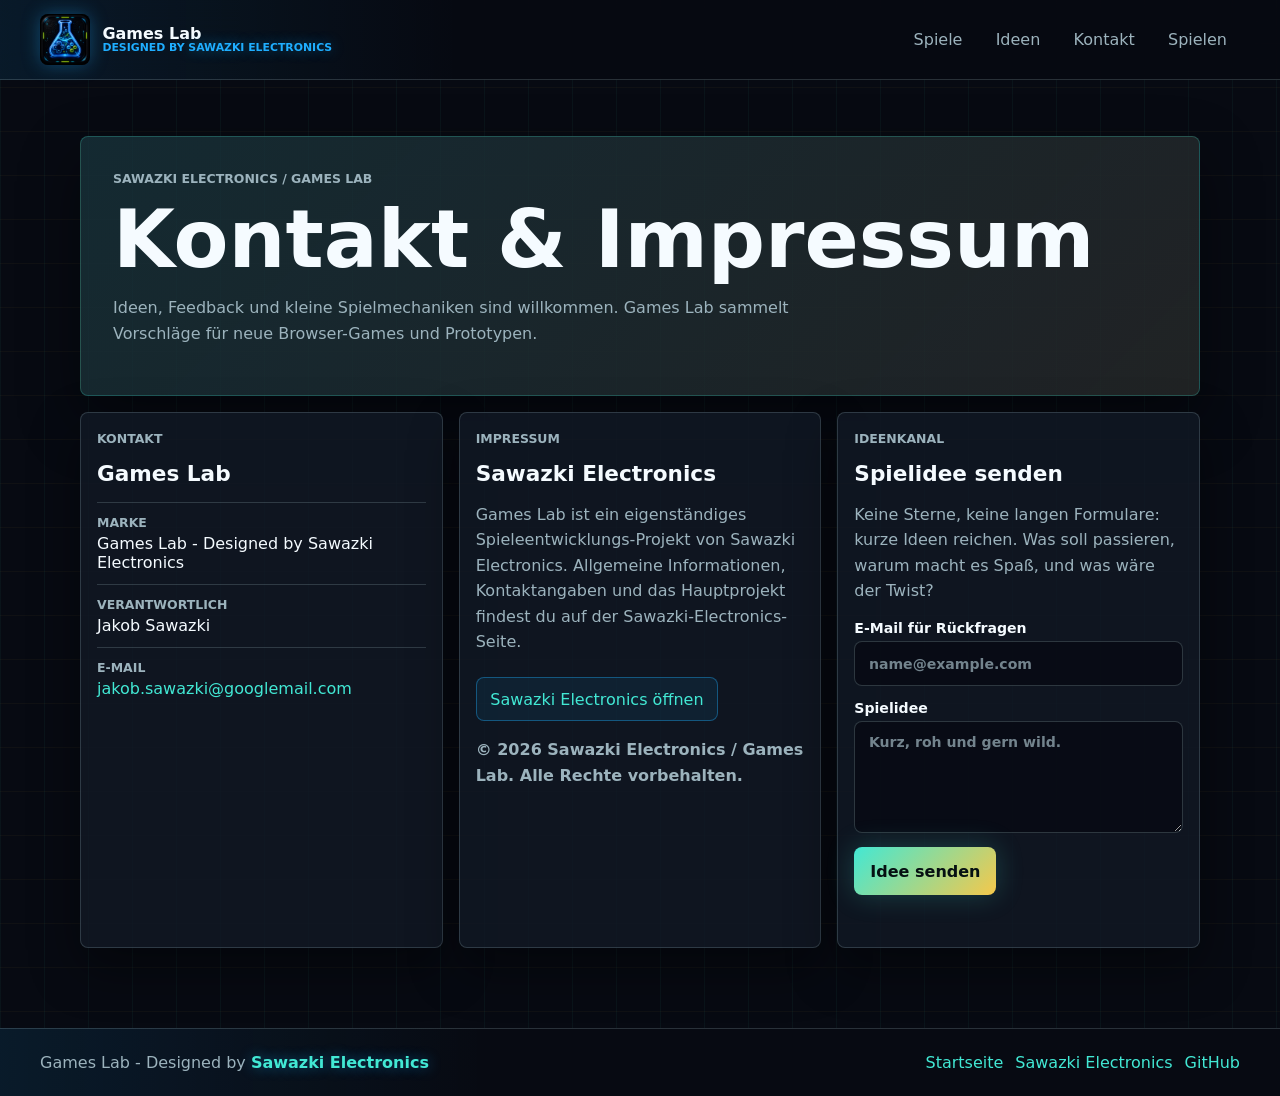
==== commit ffb3b281: "Clarify Games Lab imprint copy" ====
--- a/contact.html
+++ b/contact.html
@@ -63,7 +63,7 @@
             <p class="eyebrow">Impressum</p>
             <h2>Sawazki Electronics</h2>
             <p>
-              Diese Seite ist ein statisches Games-Lab-Projekt von Sawazki Electronics. Für das vollständige Hauptprojekt und weitere Angaben verweisen wir auf die Sawazki-Electronics-Seite.
+              Games Lab ist ein eigenständiges Spieleentwicklungs-Projekt von Sawazki Electronics. Allgemeine Informationen, Kontaktangaben und das Hauptprojekt findest du auf der Sawazki-Electronics-Seite.
             </p>
             <a class="external-link" href="https://jakobsawazki.github.io/sawazki-electronics/">Sawazki Electronics öffnen</a>
             <p class="copyright-line">&copy; 2026 Sawazki Electronics / Games Lab. Alle Rechte vorbehalten.</p>
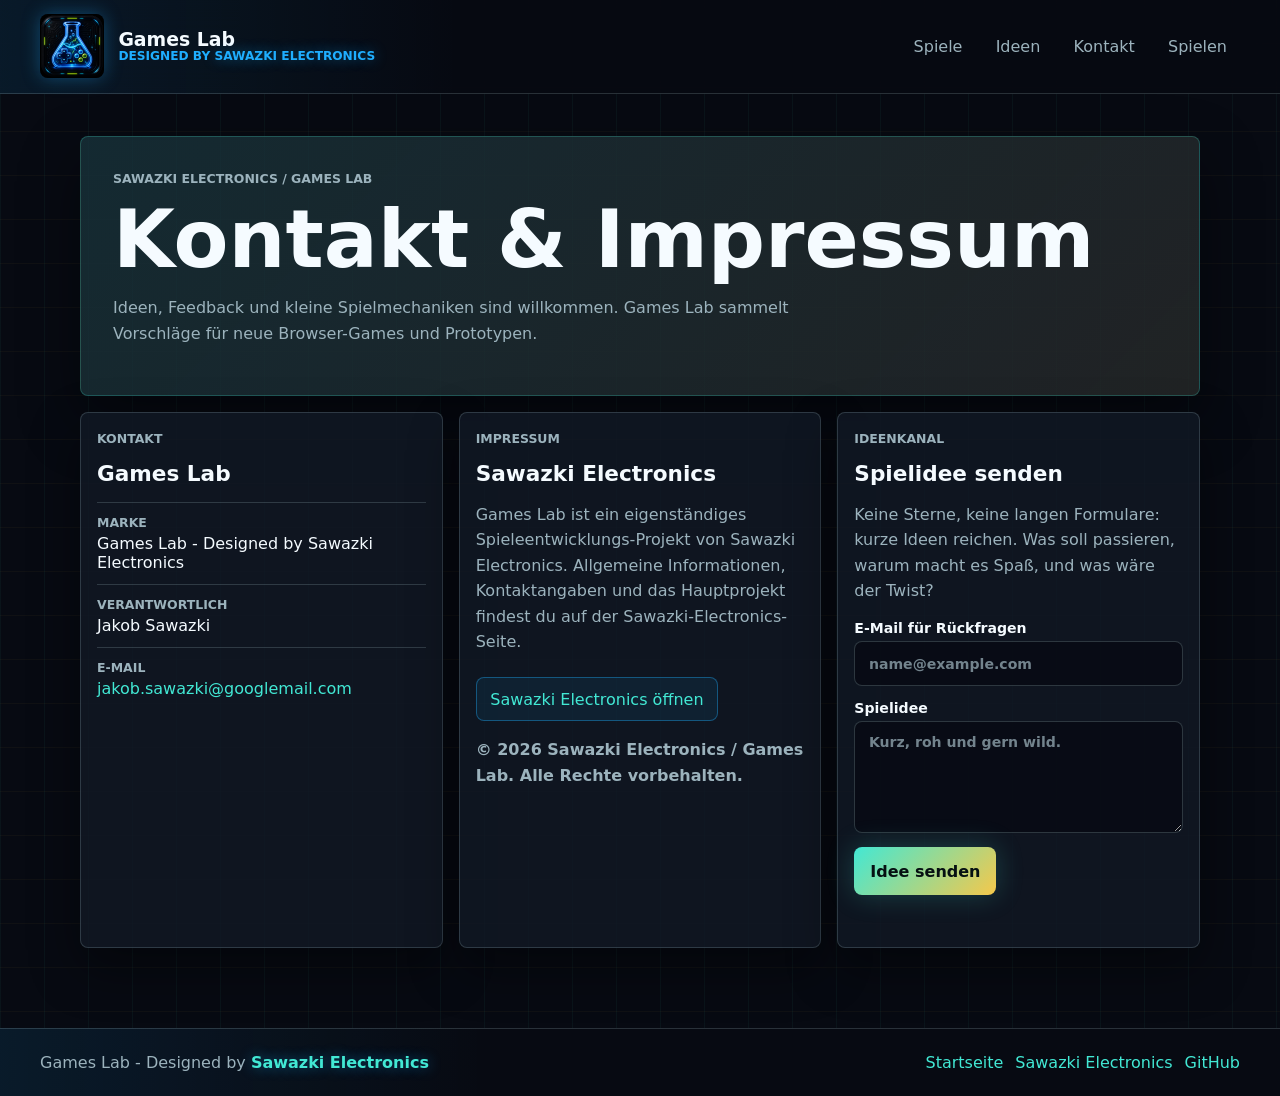
==== commit 61c2ec92: "Prepare Games Lab rename and hero polish" ====
--- a/contact.html
+++ b/contact.html
@@ -110,7 +110,7 @@
         <nav aria-label="Fußnavigation">
           <a href="./index.html#top">Startseite</a>
           <a href="https://jakobsawazki.github.io/sawazki-electronics/">Sawazki Electronics</a>
-          <a href="https://github.com/JakobSawazki/mini-games">GitHub</a>
+          <a href="https://github.com/JakobSawazki/games-lab">GitHub</a>
         </nav>
       </footer>
     </div>
--- a/styles.css
+++ b/styles.css
@@ -57,7 +57,7 @@
   top: 0;
   left: 0;
   right: 0;
-  min-height: 72px;
+  min-height: 86px;
   display: flex;
   align-items: center;
   justify-content: space-between;
@@ -73,13 +73,13 @@
 .brand {
   display: inline-flex;
   align-items: center;
-  gap: 0.75rem;
+  gap: 0.9rem;
   white-space: nowrap;
 }
 
 .brand img {
-  width: 3.15rem;
-  height: 3.15rem;
+  width: 4rem;
+  height: 4rem;
   border-radius: 8px;
   object-fit: cover;
   box-shadow: 0 0 18px rgba(31, 174, 255, 0.34);
@@ -91,13 +91,13 @@
 }
 
 .brand strong {
-  font-size: 1rem;
+  font-size: 1.18rem;
   line-height: 1;
 }
 
 .brand small {
   color: var(--electric);
-  font-size: 0.68rem;
+  font-size: 0.76rem;
   font-weight: 700;
   line-height: 1;
   text-transform: uppercase;
@@ -171,22 +171,114 @@
   z-index: 1;
 }
 
-.hero-showcase {
+.hero-showcase-button {
   position: absolute;
   z-index: 0;
   right: clamp(1rem, 4vw, 5rem);
   top: 50%;
-  width: min(46vw, 720px);
+  width: min(50vw, 760px);
   aspect-ratio: 16 / 9;
-  object-fit: cover;
+  padding: 0;
   border: 1px solid rgba(31, 174, 255, 0.38);
   border-radius: 8px;
+  overflow: hidden;
   opacity: 0.92;
   transform: translateY(-50%);
+  cursor: pointer;
+  background: #070a12;
   box-shadow:
     0 0 0 1px rgba(66, 232, 212, 0.14),
     0 0 42px rgba(31, 174, 255, 0.2),
     0 34px 70px rgba(0, 0, 0, 0.44);
+  transition: border-color 180ms ease, box-shadow 180ms ease, opacity 180ms ease, transform 180ms ease;
+}
+
+.hero-showcase-button::before,
+.hero-showcase-button::after {
+  content: "";
+  position: absolute;
+  pointer-events: none;
+}
+
+.hero-showcase-button::before {
+  z-index: 2;
+  inset: -42%;
+  background: linear-gradient(115deg, transparent 40%, rgba(66, 232, 212, 0.28) 50%, transparent 60%);
+  transform: translateX(-68%) rotate(8deg);
+  transition: transform 620ms ease;
+}
+
+.hero-showcase-button::after {
+  z-index: 1;
+  inset: 0;
+  opacity: 0;
+  background:
+    radial-gradient(circle at var(--spark-x, 50%) var(--spark-y, 50%), rgba(141, 255, 98, 0.3), transparent 26%),
+    linear-gradient(180deg, transparent, rgba(7, 10, 18, 0.12));
+}
+
+.hero-showcase-button:hover,
+.hero-showcase-button:focus-visible {
+  opacity: 1;
+  border-color: rgba(66, 232, 212, 0.72);
+  transform: translateY(-50%) scale(1.015);
+  box-shadow:
+    0 0 0 1px rgba(66, 232, 212, 0.28),
+    0 0 54px rgba(31, 174, 255, 0.34),
+    0 36px 82px rgba(0, 0, 0, 0.5);
+}
+
+.hero-showcase-button:hover::before,
+.hero-showcase-button:focus-visible::before {
+  transform: translateX(68%) rotate(8deg);
+}
+
+.hero-showcase-button.is-activated {
+  animation: heroActivate 680ms ease;
+}
+
+.hero-showcase-button.is-activated::after {
+  animation: heroSpark 680ms ease;
+}
+
+.hero-showcase {
+  width: 100%;
+  height: 100%;
+  display: block;
+  object-fit: cover;
+  filter: saturate(1.06) contrast(1.04);
+  transition: filter 180ms ease, transform 180ms ease;
+}
+
+.hero-showcase-button:hover .hero-showcase,
+.hero-showcase-button:focus-visible .hero-showcase {
+  filter: saturate(1.18) brightness(1.06) contrast(1.06);
+  transform: scale(1.035);
+}
+
+@keyframes heroActivate {
+  0%,
+  100% {
+    transform: translateY(-50%) scale(1.015);
+  }
+
+  42% {
+    transform: translateY(-50%) scale(1.045);
+  }
+}
+
+@keyframes heroSpark {
+  0% {
+    opacity: 0;
+  }
+
+  24% {
+    opacity: 1;
+  }
+
+  100% {
+    opacity: 0;
+  }
 }
 
 .eyebrow {
@@ -336,6 +428,15 @@
   display: block;
   object-fit: cover;
   transition: transform 260ms ease, filter 260ms ease;
+}
+
+.game-cover img.game-logo-art {
+  padding: clamp(1.4rem, 3vw, 2.4rem);
+  object-fit: contain;
+  background:
+    radial-gradient(circle at 50% 48%, rgba(31, 174, 255, 0.28), transparent 38%),
+    linear-gradient(135deg, rgba(66, 232, 212, 0.18), rgba(7, 10, 18, 0.9)),
+    #071015;
 }
 
 .game-card:hover .game-cover img {
@@ -747,7 +848,7 @@
     grid-template-columns: repeat(2, minmax(0, 1fr));
   }
 
-  .hero-showcase {
+  .hero-showcase-button {
     right: -14rem;
     width: 690px;
     opacity: 0.34;
@@ -785,7 +886,7 @@
     font-size: clamp(3rem, 18vw, 5rem);
   }
 
-  .hero-showcase {
+  .hero-showcase-button {
     right: -15rem;
     top: 48%;
     width: 580px;
